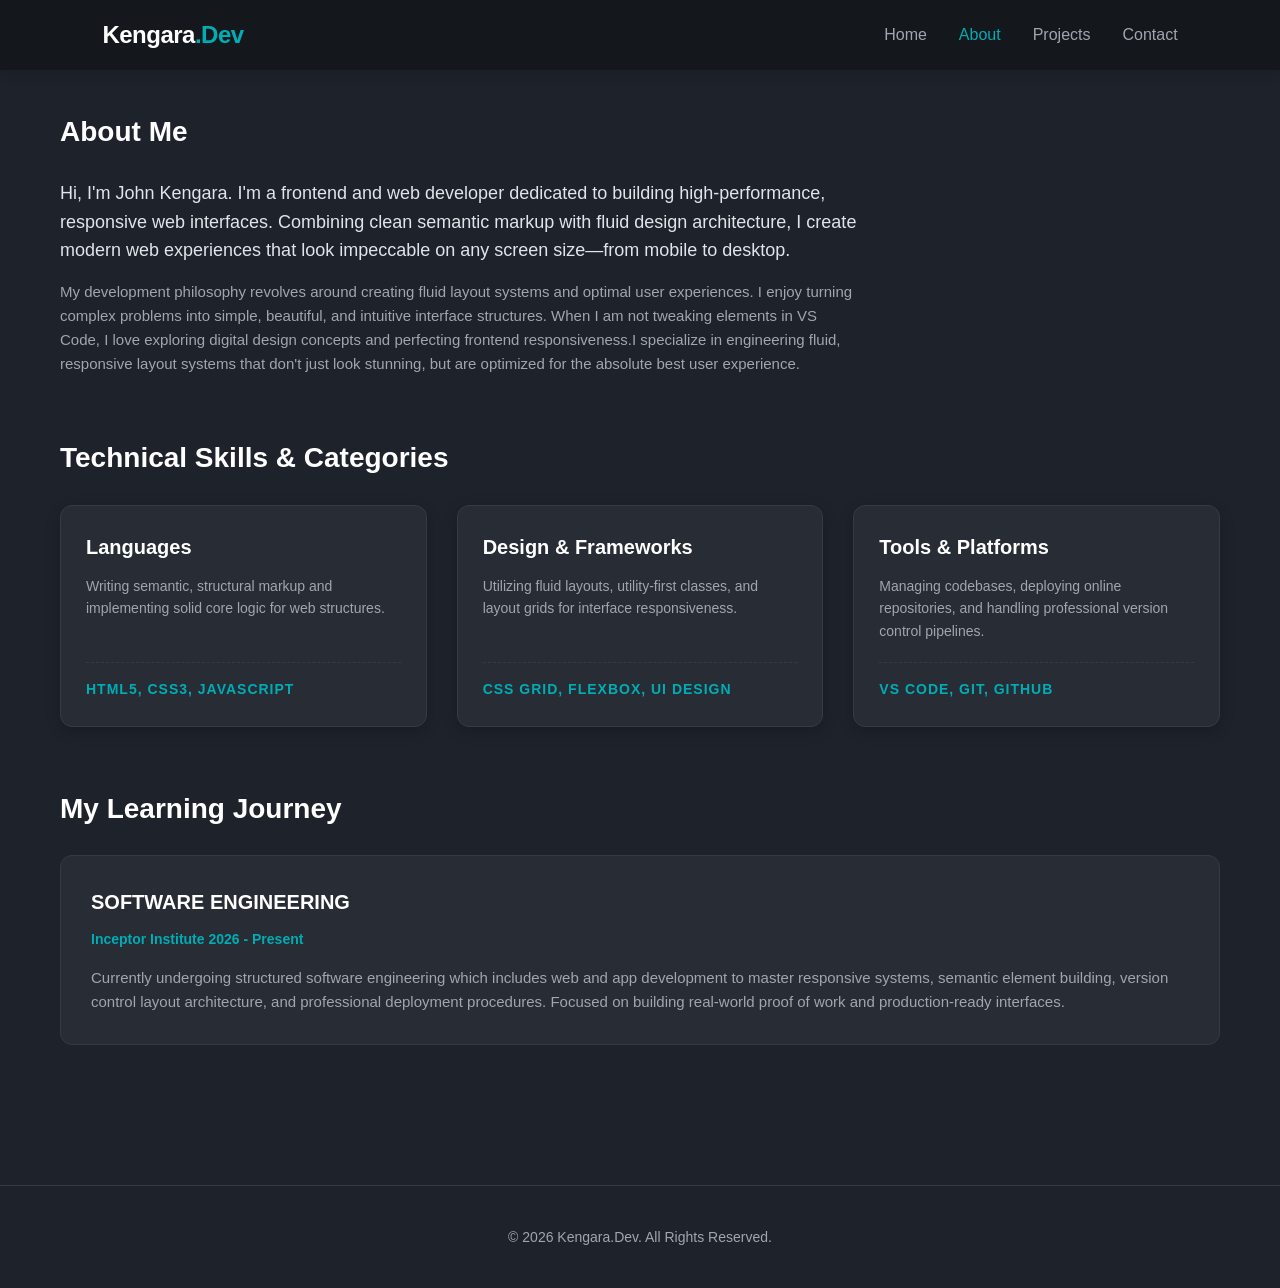
==== about.html @ b73ce6e4 "first commit" ====
<!DOCTYPE html>
<html lang="en">
<head>
    <meta charset="UTF-8">
    <meta name="viewport" content="width=device-width, initial-scale=1.0">
    <title>About Me  John Kengara</title>
    <link rel="stylesheet" href="style.css">
</head>
<body>

    <header class="navbar">
        <div class="logo">Kengara<span>.Dev</span></div>
        <nav>
            <ul class="navmenu">
                <li><a href="index.html">Home</a></li>
                <li><a href="about.html" class="active">About</a></li>
                <li><a href="projects.html">Projects</a></li>
                <li><a href="contact.html">Contact</a></li>
            </ul>
        </nav>
    </header>

    <main class="portfolio-container">

        <section class="portfolio-section">
            <h2 class="sectiontitle">About Me</h2>
            <div style="margin-top: 20px; max-width: 800px;">
                <p style="font-size: 18px; color: #e1e4e8; margin-bottom: 15px; font-weight: 400;">
                  Hi, I'm John Kengara. I'm a frontend and web developer dedicated to building high-performance, responsive web interfaces. Combining clean semantic markup with fluid design architecture, I create modern web experiences that look impeccable on any screen size—from mobile to desktop. 
                </p>
                <p style="font-size: 15px; color: #a0a5b0; margin-bottom: 15px;">
                    My development philosophy revolves around creating fluid layout systems and optimal user experiences. I enjoy turning complex problems into simple, beautiful, and intuitive interface structures. When I am not tweaking elements in VS Code, I love exploring digital design concepts and perfecting frontend responsiveness.I specialize in engineering fluid, responsive layout systems that don't just look stunning, but are optimized for the absolute best user experience.
                </p>
            </div>
        </section>

        <section class="portfolio-section">
            <h2 class="sectiontitle">Technical Skills & Categories</h2>
            
            <div class="skills-grid" style="margin-top: 20px;">
                
                <div class="skill-card">
                    <div class="card-info">
                        <h3 class="skill-name">Languages</h3>
                        <p class="skill-desc">Writing semantic, structural markup and implementing solid core logic for web structures.</p>
                        <span class="skill-tech">HTML5, CSS3, JavaScript</span>
                    </div>
                </div>

                <div class="skill-card">
                    <div class="card-info">
                        <h3 class="skill-name">Design & Frameworks</h3>
                        <p class="skill-desc">Utilizing fluid layouts, utility-first classes, and layout grids for interface responsiveness.</p>
                        <span class="skill-tech">CSS Grid, Flexbox, UI Design</span>
                    </div>
                </div>

                <div class="skill-card">
                    <div class="card-info">
                        <h3 class="skill-name">Tools & Platforms</h3>
                        <p class="skill-desc">Managing codebases, deploying online repositories, and handling professional version control pipelines.</p>
                        <span class="skill-tech">VS Code, Git, GitHub</span>
                    </div>
                </div>

            </div>
        </section>

        <section class="portfolio-section">
            <h2 class="sectiontitle">My Learning Journey</h2>
            <div style="margin-top: 20px; background-color: #282c34; border: 1px solid #353b45; border-radius: 12px; padding: 30px;">
                <h3 style="color: #ffffff; font-size: 20px; margin-bottom: 10px;">SOFTWARE ENGINEERING</h3>
                <p style="color: #00adb5; font-weight: 600; font-size: 14px; margin-bottom: 15px;">Inceptor Institute 2026 - Present</p>
                <p style="color: #a0a5b0; font-size: 15px;">
                    Currently undergoing structured software engineering which includes web and app development to master responsive systems, semantic element building, version control layout architecture, and professional deployment procedures. Focused on building real-world proof of work and production-ready interfaces.
                </p>
            </div>
        </section>

    </main>

    <footer class="footer">
        <p>&copy; 2026 Kengara.Dev. All Rights Reserved.</p>
    </footer>

</body>
</html>
---- style.css ----
* {
    margin: 0;
    padding: 0;
    box-sizing: border-box;
    font-family: 'Segoe UI', Tahoma, Geneva, Verdana, sans-serif;
}
body {
    background-color: #1e222b; 
    color: #e1e4e8;       
    line-height: 1.6;
    padding-top: 70px;        
}
.navbar {
    position: fixed;
    top: 0;
    left: 0;
    width: 100%;
    height: 70px;
    background-color: #14171c;
    display: flex;
    justify-content: space-between;
    align-items: center;
    padding: 0 8%;
    box-shadow: 0 4px 12px rgba(0, 0, 0, 0.15);
    z-index: 1000;
}
.logo {
    font-size: 24px;
    font-weight: 700;
    color: #ffffff;
    letter-spacing: -0.5px;
}

.logo span {
    color: #00adb5; 
}
.navmenu {
    display: flex;
    list-style: none;
    gap: 32px;
}
.navmenu a {
    text-decoration: none;
    color: #a0a5b0;
    font-weight: 500;
    font-size: 16px;
    transition: color 0.3s ease; 
}
.navmenu a:hover,
.navmenu a.active {
    color: #00adb5; 
}
.hero {
    min-height: 70vh;
    display: flex;
    align-items: center;
    justify-content: center;
    padding: 60px 20px;
    background: radial-gradient(circle at top right, rgba(0, 173, 181, 0.05), transparent); 
    text-align: center;
}
.herocontent {
    max-width: 800px;
}
.herocontent h1 {
    font-size: 20px;
    color: #00adb5;
    font-weight: 600;
    text-transform: uppercase;
    letter-spacing: 2px;
    margin-bottom: 12px;
}
.herocontent h2 {
    font-size: 42px;
    color: #ffffff;
    font-weight: 700;
    line-height: 1.2;
    margin-bottom: 20px;
}
.herocontent p {
    font-size: 18px;
    color: #a0a5b0;
    margin-bottom: 35px;
    font-weight: 300;
}
.ctabtn {
    display: inline-block;
    text-decoration: none;
    background-color: #00adb5;
    color: #14171c;
    padding: 14px 32px;
    font-size: 16px;
    font-weight: 600;
    border-radius: 6px;
    box-shadow: 0 4px 14px rgba(0, 173, 181, 0.3);
    transition: transform 0.2s ease, background-color 0.2s ease, box-shadow 0.2s ease;
}
.ctabtn:hover {
    background-color: #00cfd8;
    transform: translateY(-2px);
    box-shadow: 0 6px 20px rgba(0, 173, 181, 0.4);
}
.portfolio-container {
    max-width: 1200px;
    margin: 0 auto;
    padding: 40px 20px;
}
.portfolio-section {
    margin-bottom: 60px;
}
.sectiontitle {
    font-size: 28px;
    color: #ffffff;
    margin-bottom: 24px;
    position: relative;
    font-weight: 600;
}
.skills-grid,
.projects-grid {
    display: grid;
    grid-template-columns: repeat(auto-fit, minmax(300px, 1fr)); 
    gap: 30px;
}
.skill-card,
.project-card {
    background-color: #282c34; 
    border: 1px solid #353b45;
    border-radius: 12px;
    overflow: hidden;
    box-shadow: 0 4px 15px rgba(0,0,0,0.2);
    transition: transform 0.3s ease, box-shadow 0.3s ease; 
    display: flex; 
    flex-direction: column;
}
.skill-card:hover,
.project-card:hover {
    transform: translateY(-5px);  
    box-shadow: 0 12px 24px rgba(0, 173, 181, 0.15); 
}

.card-info {
    padding: 25px;
    display: flex;
    flex-direction: column;
    flex-grow: 1;
}
.skill-name,
.project-title {
    font-size: 20px;
    font-weight: 600;
    color: #ffffff;
    margin-bottom: 12px;
}
.skill-desc,
.project-desc {
    font-size: 14px;
    color: #a0a5b0;
    margin-bottom: 20px;
    flex-grow: 1;
}
.skill-tech,
.project-tech {
    display: inline-block;   
    font-size: 14px;
    font-weight: 700;
    color: #00adb5; 
    text-transform: uppercase;
    letter-spacing: 1px;
    border-top: 1px dashed #353b45;
    padding-top: 15px;
    margin-top: auto;         
    width: 100%;            
}
.footer {
    text-align: center;
    padding: 40px 20px;
    color: #a0a5b0;
    font-size: 14px;
    border-top: 1px solid #353b45;
    margin-top: 40px;
}
/* ==========================================
   CONTACT FORM STYLING
   ========================================== */
.contact-container {
    max-width: 600px;
    margin: 0 auto;
    background-color: #282c34;
    border: 1px solid #353b45;
    border-radius: 12px;
    padding: 30px;
    box-shadow: 0 4px 15px rgba(0,0,0,0.2);
}

.form-group {
    margin-bottom: 20px;
}

.form-group label {
    display: block;
    color: #ffffff;
    font-size: 14px;
    font-weight: 600;
    margin-bottom: 8px;
}

.form-group input,
.form-group textarea {
    width: 100%;
    padding: 12px;
    background-color: #1e222b;
    border: 1px solid #353b45;
    border-radius: 6px;
    color: #e1e4e8;
    font-size: 15px;
    transition: border-color 0.3s ease;
}

.form-group input:focus,
.form-group textarea:focus {
    outline: none;
    border-color: #00adb5;
}

.submit-btn {
    width: 100%;
    background-color: #00adb5;
    color: #14171c;
    border: none;
    padding: 14px;
    font-size: 16px;
    font-weight: 600;
    border-radius: 6px;
    cursor: pointer;
    box-shadow: 0 4px 14px rgba(0, 173, 181, 0.3);
    transition: transform 0.2s ease, background-color 0.2s ease;
}

.submit-btn:hover {
    background-color: #00cfd8;
    transform: translateY(-2px);
}

.social-links-container {
    text-align: center;
    margin-top: 40px;
}

.social-links-container a {
    color: #00adb5;
    text-decoration: none;
    margin: 0 15px;
    font-weight: 600;
    transition: color 0.3s ease;
}

.social-links-container a:hover {
    color: #00cfd8;
}
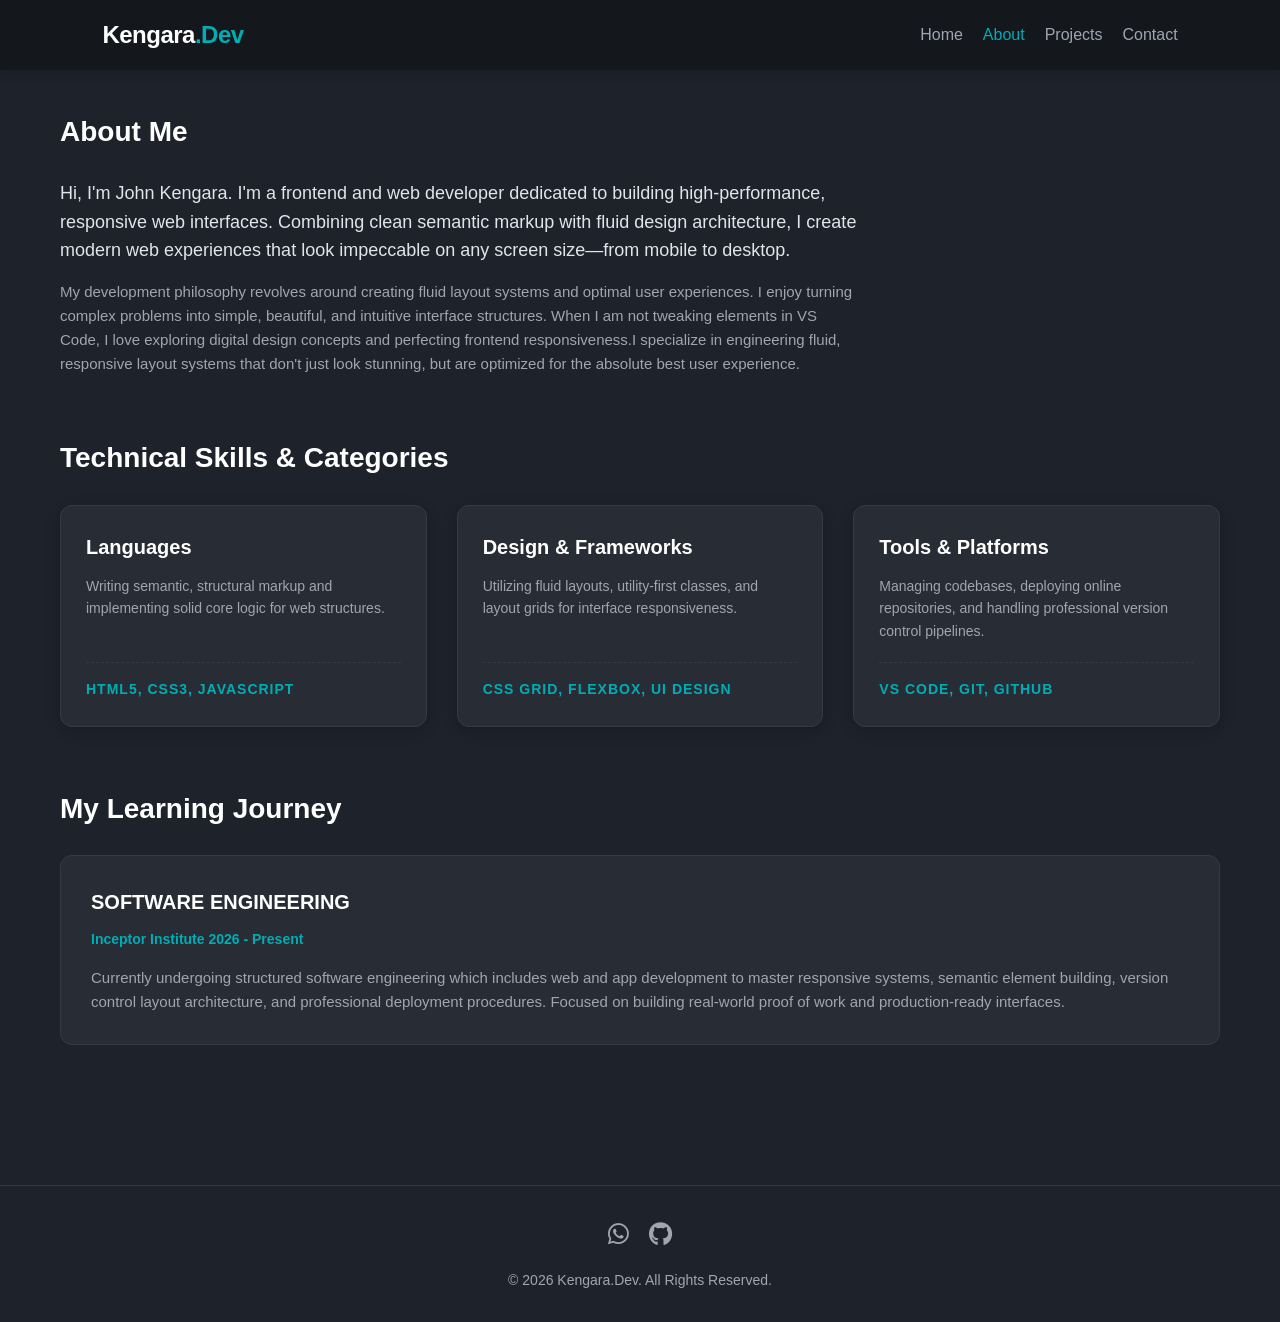
==== commit 0f8c096b: "feat: complete project live links and structural footer icons" ====
--- a/about.html
+++ b/about.html
@@ -5,6 +5,7 @@
     <meta name="viewport" content="width=device-width, initial-scale=1.0">
     <title>About Me  John Kengara</title>
     <link rel="stylesheet" href="style.css">
+    <link rel="stylesheet" href="https://cdnjs.cloudflare.com/ajax/libs/font-awesome/6.4.2/css/all.min.css">
 </head>
 <body>
 
@@ -79,9 +80,17 @@
 
     </main>
 
-    <footer class="footer">
-        <p>&copy; 2026 Kengara.Dev. All Rights Reserved.</p>
-    </footer>
+<footer class="footer">
+    <div class="footer-socials">
+        <a href="https://wa.me/254743986398" target="_blank" aria-label="WhatsApp">
+            <i class="fa-brands fa-whatsapp"></i>
+        </a>
+        <a href="https://github.com/Kengaraa" target="_blank" aria-label="GitHub">
+            <i class="fa-brands fa-github"></i>
+        </a>
+    </div>
+    <p>&copy; 2026 Kengara.Dev. All Rights Reserved.</p>
+</footer>
 
 </body>
 </html>
--- a/style.css
+++ b/style.css
@@ -173,15 +173,34 @@
 }
 .footer {
     text-align: center;
-    padding: 40px 20px;
+    padding: 30px 20px;
     color: #a0a5b0;
     font-size: 14px;
     border-top: 1px solid #353b45;
     margin-top: 40px;
-}
-/* ==========================================
-   CONTACT FORM STYLING
-   ========================================== */
+    display: flex;
+    flex-direction: column;
+    align-items: center;
+    gap: 15px;
+}
+
+.footer-socials {
+    display: flex;
+    gap: 20px;
+}
+.footer-socials a {
+    color: #a0a5b0;
+    font-size: 24px; 
+    text-decoration: none;
+    transition: color 0.3s ease, transform 0.2s ease;
+    display: inline-block;
+}
+
+.footer-socials a:hover {
+    color: #00adb5;
+    transform: translateY(-3px); 
+}
+
 .contact-container {
     max-width: 600px;
     margin: 0 auto;
@@ -256,4 +275,50 @@
 
 .social-links-container a:hover {
     color: #00cfd8;
+}
+.navmenu {
+    display: flex;
+    list-style: none;
+    gap: 20px;
+}
+@media (max-width: 768px) {
+    body {
+        padding-top: 120px; 
+    }
+
+    .navbar {
+        flex-direction: column;
+        align-items: center;
+        text-align: center;
+        padding: 15px 15px;
+        gap: 10px; 
+        height: auto; /* Change from 70px to auto so it fits both rows perfectly */
+    }
+
+    .navmenu {
+        flex-direction: row; 
+        flex-wrap: wrap; 
+        justify-content: center;
+        gap: 15px;
+        margin: 0;
+        padding: 0;
+        width: 100%;
+    }
+    
+    .hero {
+        padding: 40px 15px;
+        min-height: auto;
+    }
+
+    .herocontent h1 {
+        font-size: 14px; /* Fixes uppercase headline size on small screens */
+    }
+
+    .herocontent h2 {
+        font-size: 28px !important; /* Prevents huge text from clipping on small screens */
+    }
+
+    .skills-grid, .projects-grid {
+        grid-template-columns: 1fr !important;
+    }
 }
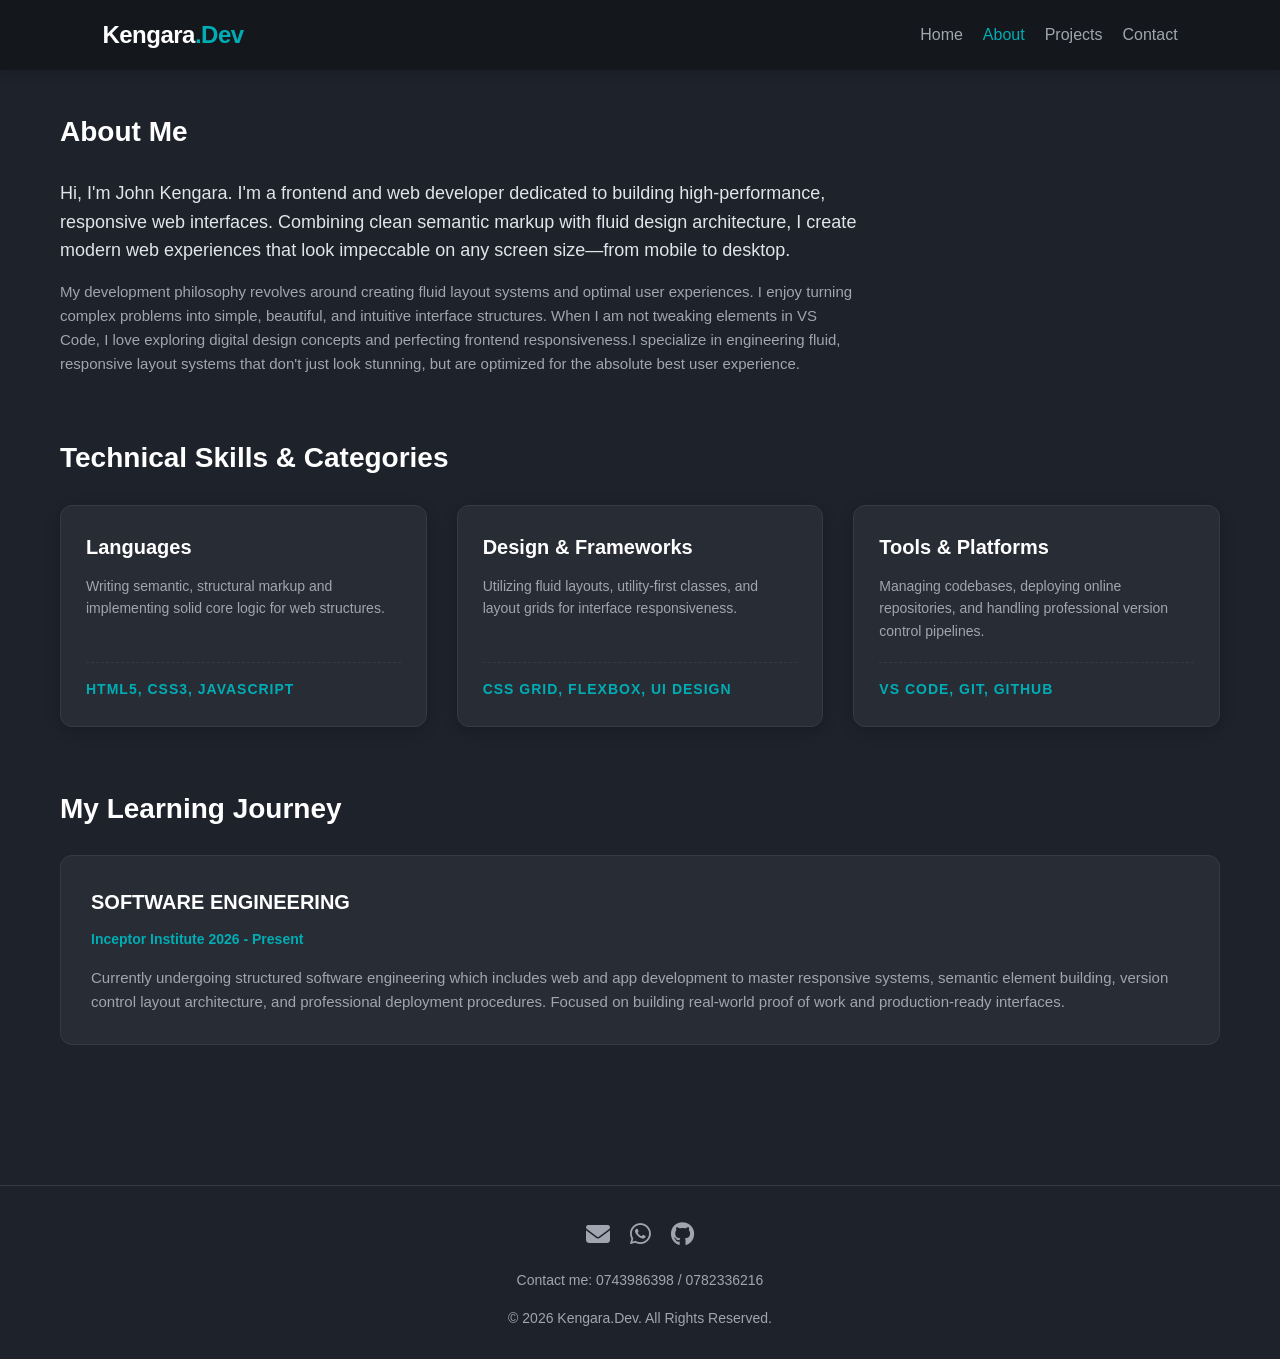
==== commit 76058d71: "feat: complete project live links and structural footer icons with email" ====
--- a/about.html
+++ b/about.html
@@ -82,6 +82,9 @@
 
 <footer class="footer">
     <div class="footer-socials">
+        <a href="mailto:johnkengara07@gmail.com" aria-label="Email">
+            <i class="fa-solid fa-envelope"></i>
+        </a>
         <a href="https://wa.me/254743986398" target="_blank" aria-label="WhatsApp">
             <i class="fa-brands fa-whatsapp"></i>
         </a>
@@ -89,6 +92,7 @@
             <i class="fa-brands fa-github"></i>
         </a>
     </div>
+    <p>Contact me: 0743986398 / 0782336216</p>
     <p>&copy; 2026 Kengara.Dev. All Rights Reserved.</p>
 </footer>
 
